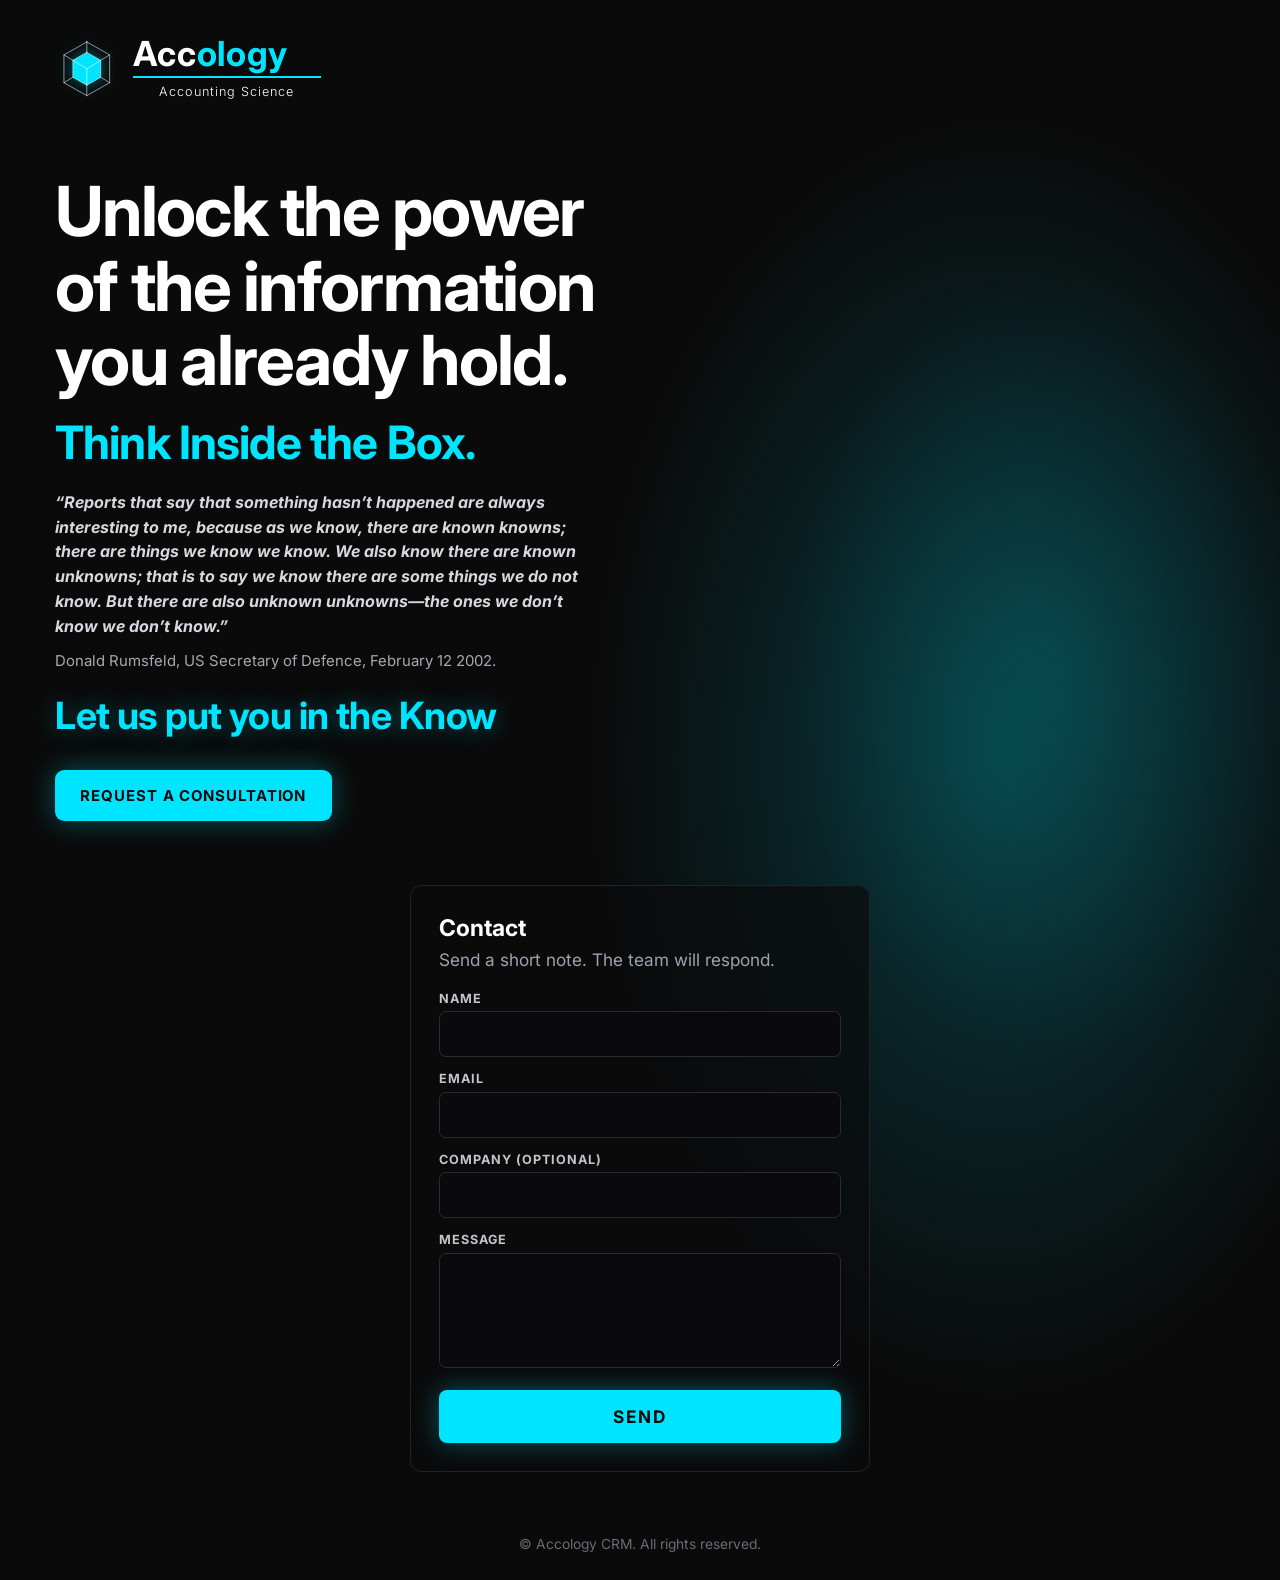
==== index.html @ 59e933c7 "Initial public static site for accology.co (GitHub Pages)" ====
<!DOCTYPE html>
<html lang="en-GB">
<head>
  <meta charset="utf-8">
  <meta name="viewport" content="width=device-width, initial-scale=1, viewport-fit=cover">
  <meta name="theme-color" content="#0A0A0A">
  <meta name="description" content="Accology CRM · Accounting Science. Unlock the power of the information you already hold.">
  <link rel="icon" type="image/png" sizes="32x32" href="/static/icons/favicon-32.png">
  <title>Accology · Accounting Science</title>
  <link rel="stylesheet" href="/static/accology_public.css">
</head>
<body class="ac-landing">
  <a class="ac-skip" href="#main">Skip to content</a>

  <header class="ac-nav">
    <a class="ac-brand" href="/" aria-label="Accology home">
      
      <svg class="ac-cube" viewBox="0 0 64 64" fill="none" xmlns="http://www.w3.org/2000/svg" aria-hidden="true">
        <g stroke="#FFFFFF" stroke-width="0.55" stroke-linejoin="miter" stroke-linecap="square">
          <path d="M32 5L55 18V46L32 59L9 46V18L32 5Z"/>
          <path d="M32 5V32"/>
          <path d="M32 32L9 18"/>
          <path d="M32 32L55 18"/>
          <path d="M32 32V59"/>
          <path d="M9 46L32 32L55 46"/>
        </g>
        
        <path d="M32 15.5L46 23.5V40.5L32 48.5L18 40.5V23.5L32 15.5Z" fill="#00E5FF"/>
        <g stroke="#FFFFFF" stroke-width="0.55" stroke-linejoin="miter" stroke-linecap="square">
          <path d="M32 15.5L46 23.5V40.5L32 48.5L18 40.5V23.5L32 15.5Z"/>
          <path d="M18 23.5L32 32"/>
          <path d="M46 23.5L32 32"/>
          <path d="M32 32V48.5"/>
        </g>
      </svg>
      <span class="ac-brand-text">
        <span class="ac-brand-word"><span class="ac-acc">Acc</span><span class="ac-ology">ology</span></span>
        <hr class="ac-brand-rule" aria-hidden="true">
        <span class="ac-brand-tag">Accounting Science</span>
      </span>
    </a>
  </header>

  <main id="main" class="ac-shell" style="grid-template-columns:1fr">
    <section class="ac-hero-col" aria-labelledby="hero-title">
      <h1 id="hero-title" class="ac-hero-title">
        Unlock the power<br>
        of the information<br>
        you already hold.
      </h1>
      <p class="ac-hero-tagline">Think Inside the Box.</p>
      <blockquote class="ac-quote">
        “Reports that say that something hasn’t happened are always interesting to me, because as we know, there are known knowns; there are things we know we know. We also know there are known unknowns; that is to say we know there are some things we do not know. But there are also unknown unknowns—the ones we don’t know we don’t know.”
      </blockquote>
      <cite class="ac-quote-cite">Donald Rumsfeld, US Secretary of Defence, February 12 2002.</cite>
      <p class="ac-know-line">Let us put you in the Know</p>
      <a class="ac-cta" href="#contact">Request a consultation</a>
    </section>
  </main>

  <section class="ac-contact-band" id="contact" aria-labelledby="contact-heading">
    <div class="ac-contact-panel">
      <h2 id="contact-heading">Contact</h2>
      
      <p class="ac-muted">Send a short note. The team will respond.</p>
      
      <form id="ac-enquiry-form" method="post" action="https://accology-enquiry.accology.workers.dev/enquiry" novalidate>
        <div class="ac-hp" aria-hidden="true">
          <label for="company_url">Company website</label>
          <input id="company_url" type="text" name="company_url" tabindex="-1" autocomplete="off">
        </div>
        <label for="name">Name</label>
        <input id="name" name="name" type="text" required maxlength="200" value="" autocomplete="name">
        <label for="email">Email</label>
        <input id="email" name="email" type="email" required maxlength="200" value="" autocomplete="email">
        <label for="company">Company (optional)</label>
        <input id="company" name="company" type="text" maxlength="200" value="" autocomplete="organization">
        <label for="message">Message</label>
        <textarea id="message" name="message" rows="4" required maxlength="4000"></textarea>
        <button class="ac-login-btn" type="submit" style="margin-top:1.15rem">Send</button>
      </form>
      
    </div>
  </section>

  <footer class="ac-landing-footer">
    © Accology CRM. All rights reserved.
  </footer>

<script>
(function () {
  try {
    if (/(?:^|[?&])sent=(?:1|true|yes)\b/.test(location.search || '')) {
      var panel = document.querySelector('.ac-contact-panel');
      if (panel) {
        panel.innerHTML = '<h2 id="contact-heading">Contact</h2>' +
          '<p class="ac-success" role="status">Message received. A response will follow shortly.</p>';
      }
    }
  } catch (e) {}
})();
</script>

<script>
(function () {
  var form = document.getElementById('ac-enquiry-form');
  if (!form) return;
  var panel = form.closest('.ac-contact-panel') || form.parentElement;
  form.addEventListener('submit', function (ev) {
    ev.preventDefault();
    var hp = form.querySelector('[name="company_url"]');
    if (hp && String(hp.value || '').trim()) {
      showThanks();
      return;
    }
    var fd = new FormData(form);
    var body = {
      name: String(fd.get('name') || '').trim(),
      email: String(fd.get('email') || '').trim(),
      company: String(fd.get('company') || '').trim(),
      message: String(fd.get('message') || '').trim(),
      company_url: String(fd.get('company_url') || '').trim()
    };
    var btn = form.querySelector('button[type="submit"]');
    if (btn) { btn.disabled = true; btn.textContent = 'Sending…'; }
    fetch(form.action, {
      method: 'POST',
      headers: { 'Accept': 'application/json', 'Content-Type': 'application/json' },
      body: JSON.stringify(body)
    }).then(function (r) {
      if (!r.ok) throw new Error('send failed');
      showThanks();
    }).catch(function () {
      if (btn) { btn.disabled = false; btn.textContent = 'Send'; }
      var alert = panel.querySelector('.ac-login-alert');
      if (!alert) {
        alert = document.createElement('div');
        alert.className = 'ac-login-alert';
        alert.setAttribute('role', 'alert');
        form.parentNode.insertBefore(alert, form);
      }
      alert.textContent = 'The message could not be sent. Email contact@accology.co.';
    });
  });
  function showThanks() {
    if (!panel) return;
    panel.innerHTML = '<h2 id="contact-heading">Contact</h2>' +
      '<p class="ac-success" role="status">Message received. A response will follow shortly.</p>';
  }
})();
</script>

  <!-- Cloudflare Web Analytics: leave commented until CF_TOKEN created in dashboard
  <script defer src='https://static.cloudflareinsights.com/beacon.min.js' data-cf-beacon='{"token": "CF_TOKEN"}'></script>
  -->
  <script>
  (function () {
    try {
      var payload = JSON.stringify({
        path: location.pathname || '/',
        referrer: document.referrer || '',
        host: location.host || ''
      });
      var url = 'https://accology-enquiry.accology.workers.dev/visit';
      if (navigator.sendBeacon) {
        navigator.sendBeacon(url, new Blob([payload], { type: 'application/json' }));
      } else {
        fetch(url, { method: 'POST', headers: { 'Content-Type': 'application/json' }, body: payload, keepalive: true });
      }
    } catch (e) {}
  })();
  </script>
</body>
</html>
---- static/accology_public.css ----
/* Accology landing — Imagine mockup (1280×720) at 160% zoom
   All sizes derived from mock base × --ac-s so ratios stay locked. */
@import url("https://fonts.googleapis.com/css2?family=Inter:wght@300;400;500;600;700;800&display=swap");

:root {
  --ac-black: #0A0A0A;
  --ac-white: #FFFFFF;
  --ac-muted: #9ca3af;
  --ac-cyan: #00E5FF;
  --ac-font: "Inter", "Segoe UI", "Helvetica Neue", system-ui, -apple-system, sans-serif;

  /* User-validated: mock at 100% × 1.6 */
  --ac-s: 1.6;

  /* Imagine base sizes (px at 1280 mock) → scaled */
  --ac-pad-x: calc(48px * var(--ac-s));
  --ac-pad-y: calc(32px * var(--ac-s));
  --ac-max: calc(1180px * var(--ac-s)); /* content width inside mock margins */

  --ac-word: calc(30px * var(--ac-s));
  --ac-tag: calc(11px * var(--ac-s));
  --ac-rule: calc(2px * var(--ac-s));
  --ac-brand-gap: calc(12px * var(--ac-s));

  --ac-h1: calc(60px * var(--ac-s));
  --ac-sub: calc(40px * var(--ac-s));
  --ac-quote: calc(14px * var(--ac-s));
  --ac-cite: calc(13px * var(--ac-s));
  --ac-cta-fs: calc(13px * var(--ac-s));
  --ac-cta-pad-y: calc(12px * var(--ac-s));
  --ac-cta-pad-x: calc(22px * var(--ac-s));

  --ac-login-h: calc(28px * var(--ac-s));
  --ac-login-sub: calc(15px * var(--ac-s));
  --ac-login-label: calc(11px * var(--ac-s));
  --ac-login-input: calc(15px * var(--ac-s));
  --ac-login-btn: calc(15px * var(--ac-s));
  --ac-login-w: calc(340px * var(--ac-s));
  --ac-login-pad: calc(28px * var(--ac-s));
  --ac-input-h: calc(42px * var(--ac-s));
  --ac-btn-h: calc(46px * var(--ac-s));

  --ac-gap-logo-hero: calc(52px * var(--ac-s));
  --ac-gap-cols: calc(56px * var(--ac-s));
  --ac-gap-h1-sub: calc(16px * var(--ac-s));
  --ac-gap-sub-quote: calc(18px * var(--ac-s));
  --ac-gap-quote-cite: calc(10px * var(--ac-s));
  --ac-gap-cite-cta: calc(28px * var(--ac-s));
  --ac-radius: calc(10px * var(--ac-s));
  --ac-footer: calc(12px * var(--ac-s));
}

/* Fit smaller viewports without breaking ratios */
@media (max-width: 1600px) {
  :root { --ac-s: 1.35; }
}
@media (max-width: 1280px) {
  :root { --ac-s: 1.15; }
}
@media (max-width: 960px) {
  :root { --ac-s: 1; }
}
@media (max-width: 640px) {
  :root { --ac-s: 0.85; }
}

*,
*::before,
*::after { box-sizing: border-box; }

html, body { margin: 0; min-height: 100%; }

body.ac-landing {
  min-height: 100vh;
  min-height: 100dvh;
  font-family: var(--ac-font);
  color: var(--ac-white);
  background:
    radial-gradient(ellipse 55% 70% at 78% 48%, rgba(0, 229, 255, 0.22), transparent 58%),
    radial-gradient(ellipse 40% 50% at 82% 42%, rgba(0, 229, 255, 0.12), transparent 50%),
    #0a0a0a;
  -webkit-font-smoothing: antialiased;
  -moz-osx-font-smoothing: grayscale;
}

a { color: var(--ac-cyan); text-decoration: none; }
a:hover { color: #7ff3ff; }

.ac-skip {
  position: absolute;
  left: -9999px;
  top: 0;
  z-index: 100;
  background: var(--ac-cyan);
  color: var(--ac-black);
  padding: 0.5rem 1rem;
  font-weight: 700;
}
.ac-skip:focus { left: 0.5rem; top: 0.5rem; }

/* —— Top bar —— */
.ac-nav {
  max-width: var(--ac-max);
  margin: 0 auto;
  padding: var(--ac-pad-y) var(--ac-pad-x) 0;
  display: flex;
  align-items: center;
  justify-content: flex-start;
}
.ac-brand {
  --ac-lockup-h: calc(
    var(--ac-word) + calc(4px * var(--ac-s)) + var(--ac-rule) + calc(5px * var(--ac-s)) + (var(--ac-tag) * 1.3)
  );
  /* Accology stretch — slightly shorter than end of “Unlock the” */
  --ac-unlock-w: calc(var(--ac-h1) * 3.85);
  /* Accology starts after cube + gap; stretch so its end matches end of “Unlock the” */
  --ac-accology-w: calc(var(--ac-unlock-w) - var(--ac-lockup-h) - var(--ac-brand-gap));
  display: inline-flex;
  align-items: flex-start;
  column-gap: var(--ac-brand-gap);
  text-decoration: none;
  color: inherit;
  min-width: 0;
}
.ac-cube {
  display: block;
  flex: 0 0 auto;
  height: var(--ac-lockup-h);
  width: var(--ac-lockup-h);
  overflow: visible;
  filter: drop-shadow(0 0 calc(5px * var(--ac-s)) rgba(0, 229, 255, 0.4));
}
.ac-brand-text {
  display: flex;
  flex-direction: column;
  align-items: stretch;
  line-height: 1;
  min-width: 0;
  min-height: var(--ac-lockup-h);
  width: var(--ac-accology-w);
}
.ac-brand-word {
  font-family: var(--ac-font);
  font-weight: 700;
  font-size: var(--ac-word);
  letter-spacing: 0.02em;
  line-height: 1;
  margin: 0;
  padding: 0;
  white-space: nowrap;
  display: block;
  width: max-content;
  /* Natural Accology width ≈ 4.35em of word size; scale to fill --ac-accology-w */
  transform: scaleX(calc(var(--ac-accology-w) / (var(--ac-word) * 4.35)));
  transform-origin: left center;
}
.ac-brand-word .ac-acc {
  color: var(--ac-white);
  font-weight: 700;
}
.ac-brand-word .ac-ology {
  color: var(--ac-cyan);
  font-weight: 700;
}
.ac-brand-rule {
  display: block;
  width: 100%;
  height: var(--ac-rule);
  background: var(--ac-cyan);
  margin: calc(4px * var(--ac-s)) 0 calc(5px * var(--ac-s));
  border: 0;
  padding: 0;
  flex-shrink: 0;
}
.ac-brand-tag {
  font-family: var(--ac-font);
  font-size: var(--ac-tag);
  font-weight: 300;
  letter-spacing: 0.08em;
  line-height: 1.25;
  color: var(--ac-white);
  margin: 0;
  padding: 0;
  white-space: nowrap;
  width: 100%;
  text-align: center;
}

/* —— Main split —— */
.ac-shell {
  max-width: var(--ac-max);
  margin: 0 auto;
  padding: var(--ac-gap-logo-hero) var(--ac-pad-x) calc(24px * var(--ac-s));
  display: grid;
  grid-template-columns: 1fr;
  gap: var(--ac-gap-cols);
  align-items: center;
  min-height: calc(100vh - calc(120px * var(--ac-s)));
  min-height: calc(100dvh - calc(120px * var(--ac-s)));
}
@media (min-width: 900px) {
  .ac-shell {
    grid-template-columns: 1.08fr 0.92fr;
    gap: var(--ac-gap-cols);
    align-items: center;
  }
}

.ac-hero-col {
  max-width: calc(520px * var(--ac-s));
}
.ac-hero-title {
  margin: 0 0 var(--ac-gap-h1-sub);
  font-family: var(--ac-font);
  font-size: var(--ac-h1);
  font-weight: 700;
  line-height: 1.08;
  letter-spacing: -0.025em;
  color: var(--ac-white);
}
.ac-hero-tagline {
  margin: 0 0 var(--ac-gap-sub-quote);
  font-family: var(--ac-font);
  font-size: var(--ac-sub);
  font-weight: 700;
  line-height: 1.15;
  letter-spacing: -0.02em;
  color: var(--ac-cyan);
}
.ac-quote {
  margin: 0 0 var(--ac-gap-quote-cite);
  max-width: calc(460px * var(--ac-s));
  font-size: var(--ac-quote);
  font-weight: 700;
  font-style: italic;
  line-height: 1.55;
  color: #d8d8e0;
}
.ac-quote-cite {
  display: block;
  margin: 0 0 var(--ac-gap-sub-quote);
  font-size: var(--ac-cite);
  font-style: normal;
  font-weight: 400;
  color: #a8a8b2;
  line-height: 1.45;
  white-space: nowrap;
}
.ac-know-line {
  margin: 0 0 var(--ac-gap-cite-cta);
  font-family: var(--ac-font);
  font-size: clamp(1.55rem, 3.2vw, 2.35rem);
  font-weight: 700;
  line-height: 1.2;
  letter-spacing: -0.015em;
  color: var(--ac-cyan);
  text-shadow: 0 0 24px rgba(0, 229, 255, 0.35);
}
.ac-cta {
  display: inline-flex;
  align-items: center;
  justify-content: center;
  min-height: calc(44px * var(--ac-s));
  padding: var(--ac-cta-pad-y) var(--ac-cta-pad-x);
  background: var(--ac-cyan);
  color: var(--ac-black) !important;
  font-family: var(--ac-font);
  font-weight: 700;
  font-size: var(--ac-cta-fs);
  letter-spacing: 0.06em;
  text-transform: uppercase;
  border: none;
  border-radius: calc(8px * var(--ac-s));
  cursor: pointer;
  text-decoration: none !important;
  box-shadow: 0 0 calc(24px * var(--ac-s)) rgba(0, 229, 255, 0.35);
}
.ac-cta:hover {
  background: #7ff3ff;
  color: var(--ac-black) !important;
}

/* Login */
.ac-login-col {
  position: relative;
  display: flex;
  justify-content: center;
  align-items: center;
  isolation: isolate;
}
.ac-login-col::before {
  content: "";
  position: absolute;
  z-index: 0;
  width: min(140%, calc(420px * var(--ac-s)));
  height: min(140%, calc(420px * var(--ac-s)));
  left: 50%;
  top: 50%;
  transform: translate(-50%, -50%);
  border-radius: 50%;
  background:
    radial-gradient(
      circle at 50% 45%,
      rgba(0, 229, 255, 0.38) 0%,
      rgba(0, 229, 255, 0.16) 34%,
      rgba(0, 229, 255, 0.05) 55%,
      transparent 72%
    );
  pointer-events: none;
  filter: blur(3px);
}
.ac-login-card {
  position: relative;
  z-index: 1;
  width: 100%;
  max-width: var(--ac-login-w);
  margin: 0 auto;
  background: rgba(10, 10, 14, 0.92);
  border: calc(1.5px * var(--ac-s)) solid rgba(0, 229, 255, 0.55);
  border-radius: var(--ac-radius);
  padding: var(--ac-login-pad);
  box-shadow:
    0 0 0 1px rgba(0, 229, 255, 0.12),
    0 0 calc(32px * var(--ac-s)) rgba(0, 229, 255, 0.32),
    0 0 calc(80px * var(--ac-s)) rgba(0, 229, 255, 0.18),
    0 calc(20px * var(--ac-s)) calc(40px * var(--ac-s)) rgba(0, 0, 0, 0.55);
}
.ac-login-card h1 {
  margin: 0 0 calc(6px * var(--ac-s));
  text-align: center;
  font-family: var(--ac-font);
  font-size: var(--ac-login-h);
  font-weight: 700;
  letter-spacing: -0.02em;
  color: var(--ac-white);
}
.ac-login-card .ac-login-sub {
  margin: 0 0 calc(22px * var(--ac-s));
  text-align: center;
  font-size: var(--ac-login-sub);
  font-weight: 400;
  color: var(--ac-muted);
}
.ac-login-card label {
  display: block;
  font-size: var(--ac-login-label);
  font-weight: 600;
  letter-spacing: 0.06em;
  text-transform: uppercase;
  color: #b8b8c0;
  margin: calc(14px * var(--ac-s)) 0 calc(6px * var(--ac-s));
}
.ac-login-card label:first-of-type { margin-top: 0; }
.ac-login-card input {
  width: 100%;
  min-height: var(--ac-input-h);
  border: 1px solid #2a2a32;
  border-radius: calc(7px * var(--ac-s));
  padding: calc(10px * var(--ac-s)) calc(12px * var(--ac-s));
  font: inherit;
  font-size: var(--ac-login-input);
  font-weight: 400;
  color: var(--ac-white);
  background: #0a0a0e;
}
.ac-login-card input::placeholder { color: #6b6b76; }
.ac-login-card input:focus {
  outline: none;
  border-color: var(--ac-cyan);
  box-shadow: 0 0 0 2px rgba(0, 229, 255, 0.22);
}
.ac-login-btn {
  display: flex;
  width: 100%;
  align-items: center;
  justify-content: center;
  min-height: var(--ac-btn-h);
  margin-top: calc(20px * var(--ac-s));
  border: none;
  border-radius: calc(7px * var(--ac-s));
  background: var(--ac-cyan);
  color: var(--ac-black);
  font: inherit;
  font-family: var(--ac-font);
  font-size: var(--ac-login-btn);
  font-weight: 700;
  letter-spacing: 0.12em;
  text-transform: uppercase;
  cursor: pointer;
  box-shadow: 0 0 calc(22px * var(--ac-s)) rgba(0, 229, 255, 0.35);
}
.ac-login-btn:hover { background: #7ff3ff; }
.ac-login-forgot {
  margin: calc(14px * var(--ac-s)) 0 0;
  text-align: center;
  font-size: var(--ac-login-sub);
}
.ac-login-forgot a {
  color: var(--ac-cyan);
  font-weight: 500;
}
.ac-login-alert {
  background: rgba(180, 30, 30, 0.2);
  border: 1px solid rgba(255, 100, 100, 0.4);
  color: #ffb4b4;
  border-radius: calc(6px * var(--ac-s));
  padding: calc(10px * var(--ac-s)) calc(12px * var(--ac-s));
  margin-bottom: calc(14px * var(--ac-s));
  font-size: var(--ac-quote);
}
.ac-login-meta {
  margin: calc(14px * var(--ac-s)) 0 0;
  text-align: center;
  font-size: var(--ac-cite);
}
.ac-login-meta a { color: var(--ac-cyan); font-weight: 600; }
.ac-login-demo {
  margin-top: calc(16px * var(--ac-s));
  padding-top: calc(14px * var(--ac-s));
  border-top: 1px solid #22222a;
  font-size: calc(12px * var(--ac-s));
  color: var(--ac-muted);
  text-align: center;
  line-height: 1.45;
}
.ac-login-demo a { font-weight: 600; }

/* Footer */
.ac-landing-footer {
  text-align: center;
  padding: calc(8px * var(--ac-s)) var(--ac-pad-x) calc(24px * var(--ac-s));
  font-size: var(--ac-footer);
  color: #6b6b76;
}
.ac-landing-footer a {
  color: #8a8a94;
  margin-left: calc(12px * var(--ac-s));
}
.ac-landing-footer a:hover { color: var(--ac-cyan); }

/* Contact (below fold) */
.ac-contact-band {
  max-width: var(--ac-max);
  margin: 0 auto;
  padding: calc(20px * var(--ac-s)) var(--ac-pad-x) calc(48px * var(--ac-s));
}
.ac-contact-panel {
  max-width: calc(400px * var(--ac-s));
  margin: 0 auto;
  border: 1px solid #22222a;
  border-radius: var(--ac-radius);
  padding: calc(24px * var(--ac-s));
  background: rgba(10, 10, 12, 0.7);
}
.ac-contact-panel h2 {
  margin: 0 0 calc(6px * var(--ac-s));
  font-size: calc(20px * var(--ac-s));
  font-weight: 700;
}
.ac-contact-panel .ac-muted {
  margin: 0 0 calc(18px * var(--ac-s));
  color: var(--ac-muted);
  font-size: var(--ac-login-sub);
}
.ac-contact-panel label {
  display: block;
  font-size: var(--ac-login-label);
  font-weight: 700;
  letter-spacing: 0.08em;
  text-transform: uppercase;
  color: #c4c4cc;
  margin: calc(12px * var(--ac-s)) 0 calc(5px * var(--ac-s));
}
.ac-contact-panel input,
.ac-contact-panel textarea {
  width: 100%;
  min-height: calc(40px * var(--ac-s));
  border: 1px solid #2a2a32;
  border-radius: calc(6px * var(--ac-s));
  padding: calc(8px * var(--ac-s)) calc(12px * var(--ac-s));
  font: inherit;
  font-size: var(--ac-login-input);
  color: var(--ac-white);
  background: #0a0a0e;
}
.ac-contact-panel textarea { min-height: calc(100px * var(--ac-s)); resize: vertical; }
.ac-contact-panel input:focus,
.ac-contact-panel textarea:focus {
  outline: none;
  border-color: var(--ac-cyan);
}
.ac-success {
  color: var(--ac-cyan);
  font-weight: 600;
  margin: 0;
}
.ac-hp {
  position: absolute;
  left: -10000px;
  width: 1px;
  height: 1px;
  overflow: hidden;
}

@media (max-width: 640px) {
  .ac-shell {
    min-height: auto;
    padding-top: calc(32px * var(--ac-s));
  }
  .ac-login-card { max-width: none; }
  .ac-hero-col { max-width: none; }
  .ac-quote-cite { white-space: normal; }
  .ac-know-line { font-size: clamp(1.25rem, 5.5vw, 1.65rem); }
}
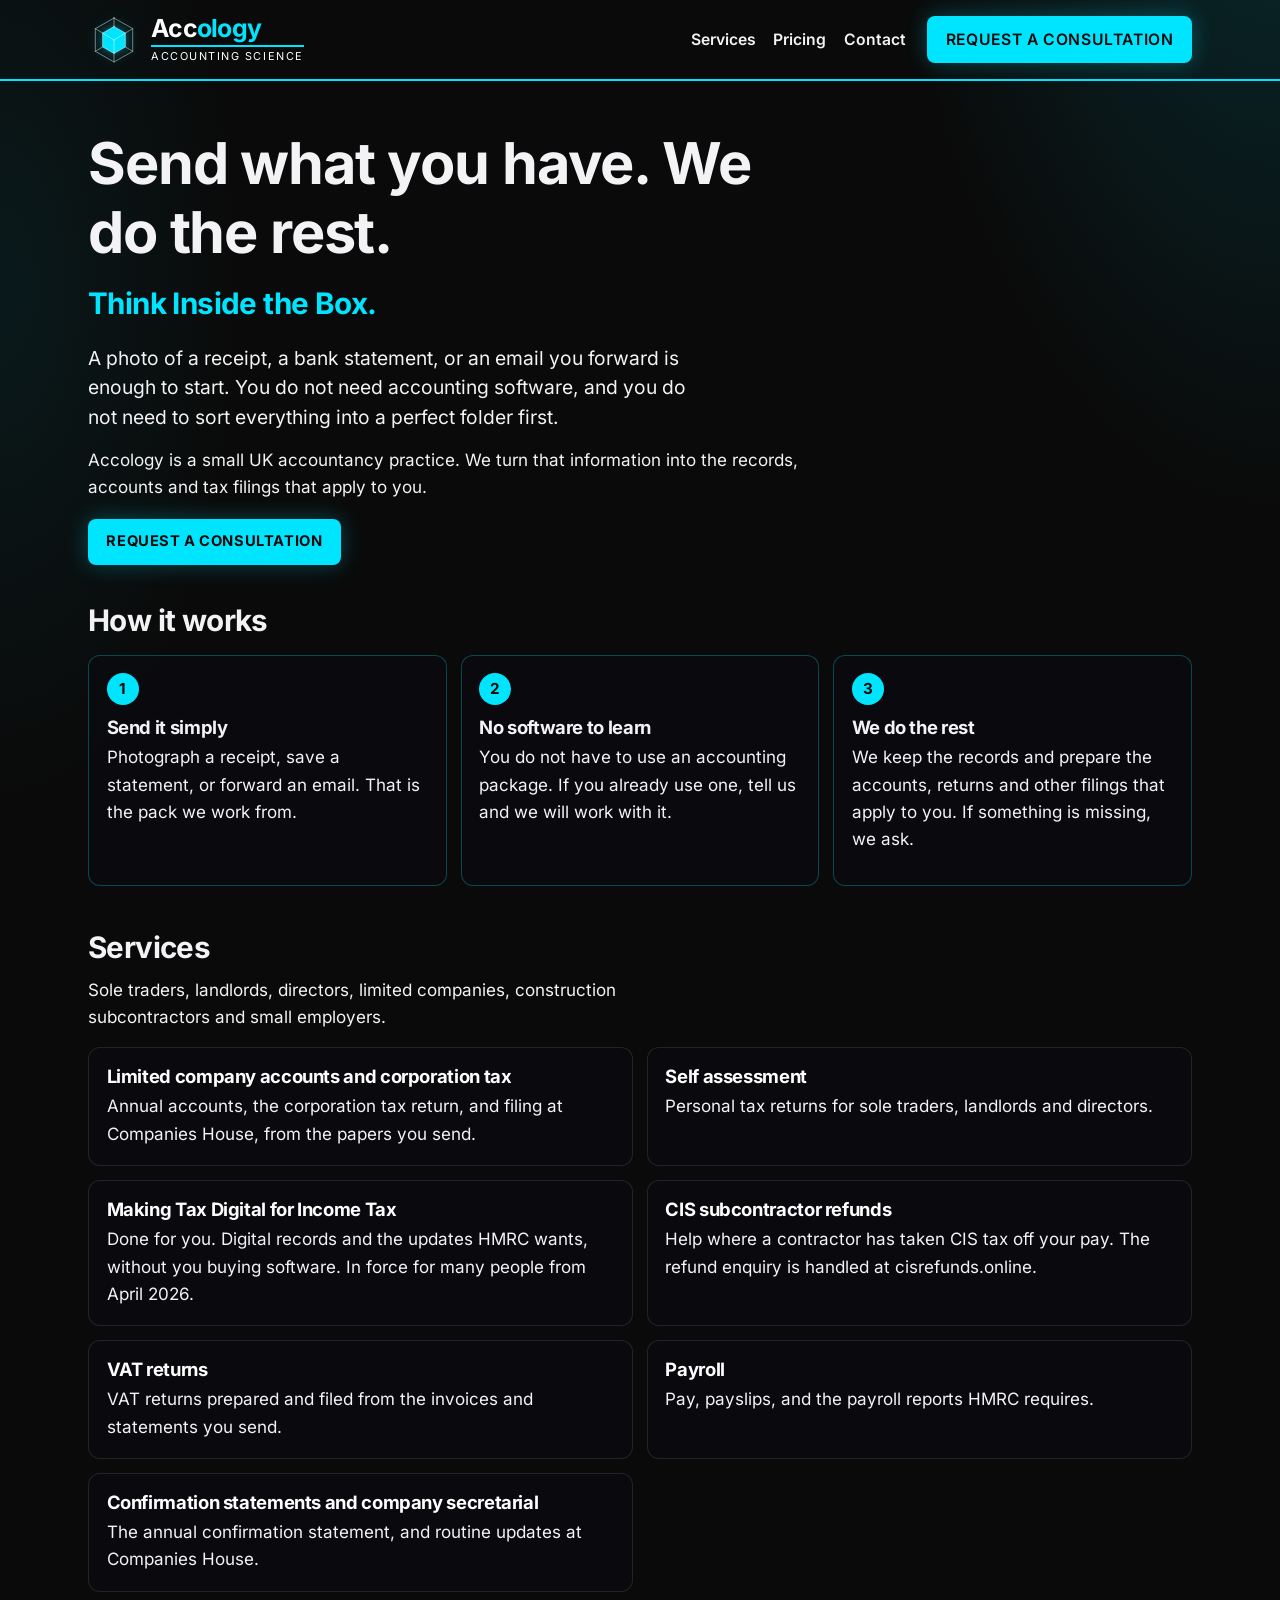
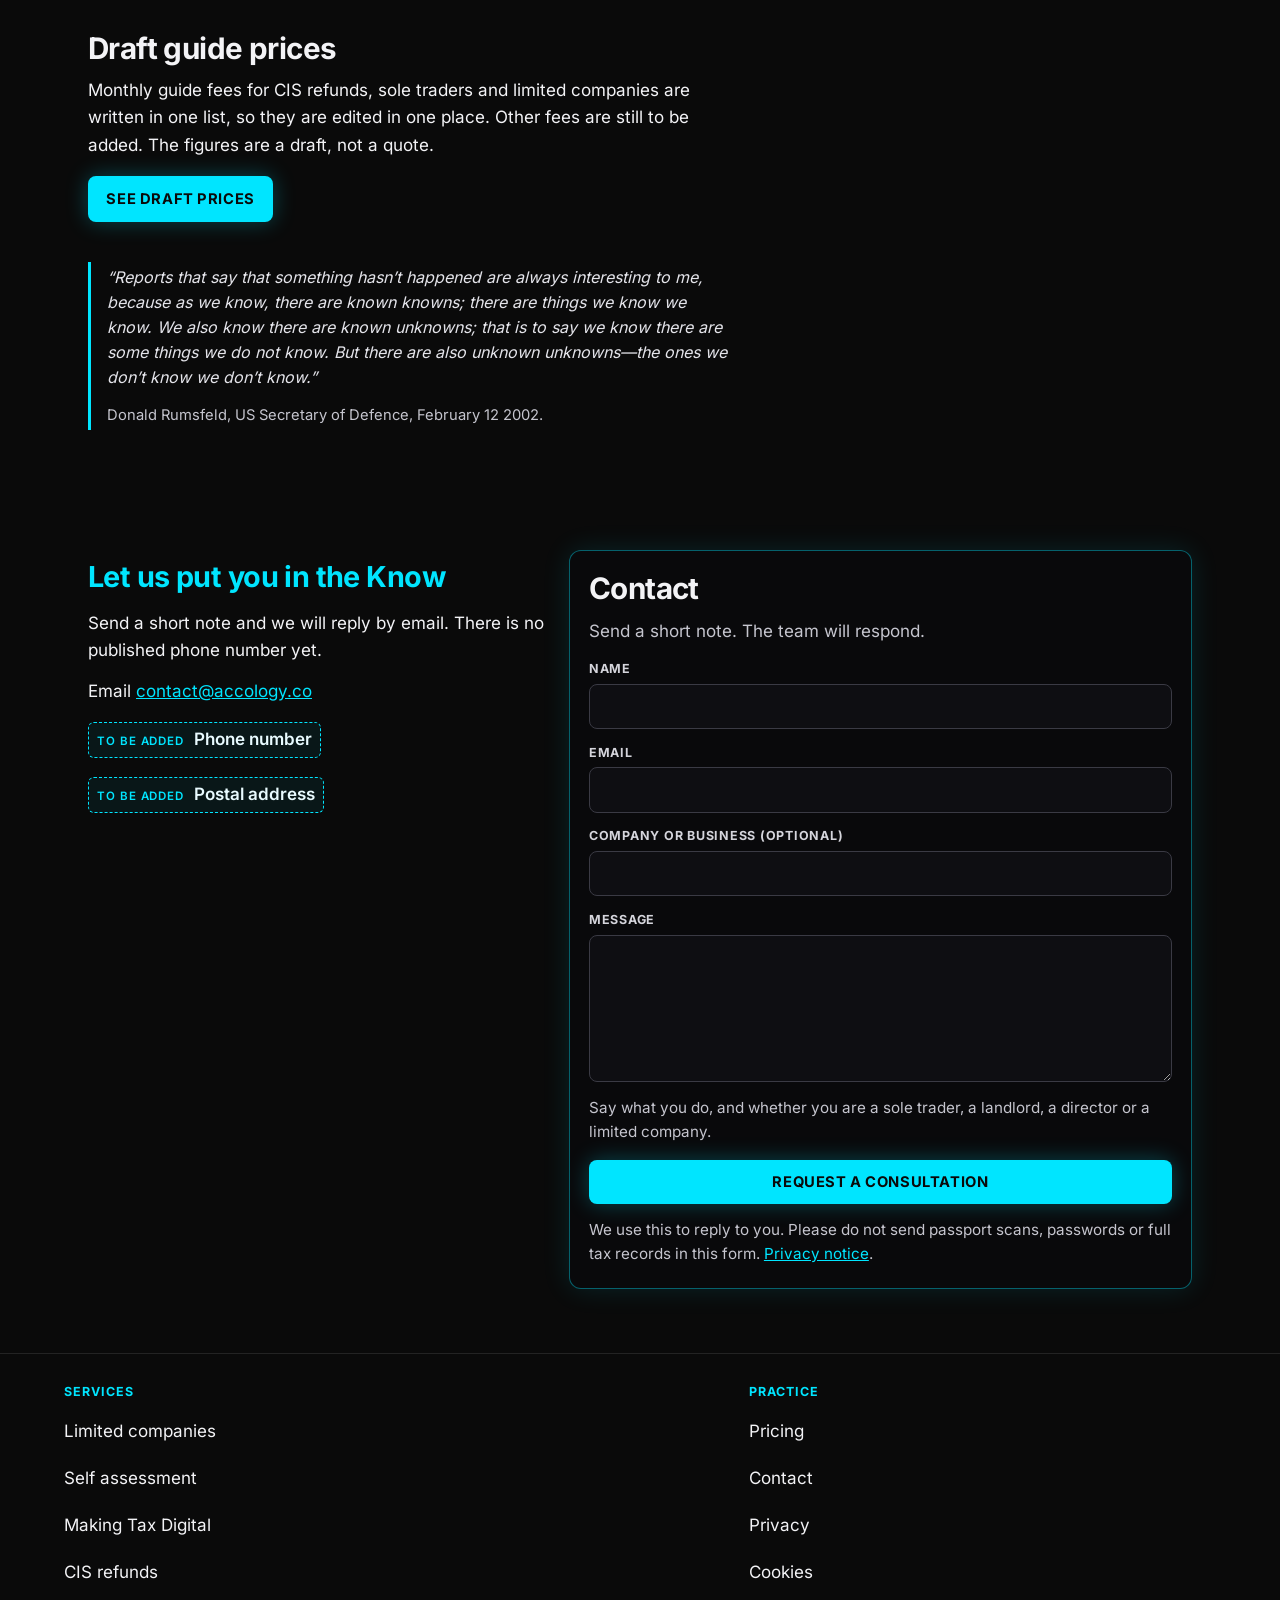
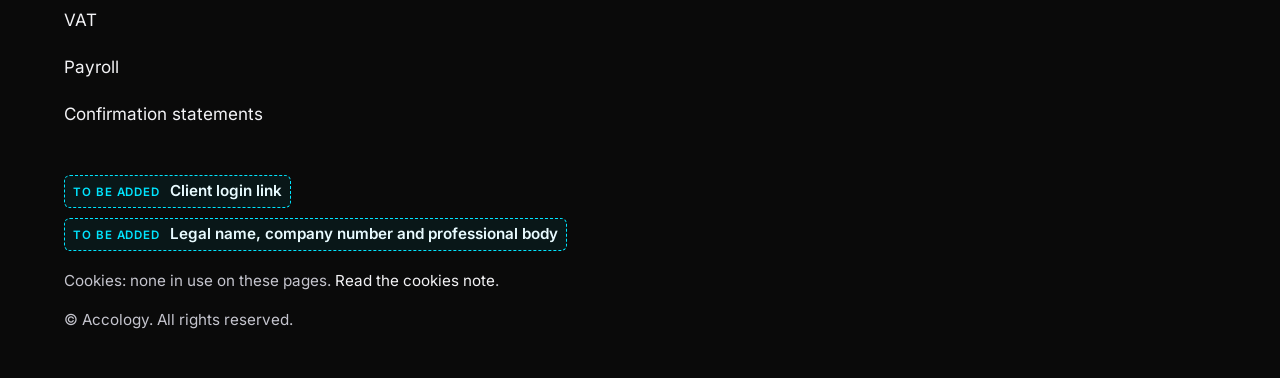
==== commit 4b37ed49: "Add the public site for Simon to review before it goes live. Service pages, a single draft price lis" ====
--- a/index.html
+++ b/index.html
@@ -2,19 +2,28 @@
 <html lang="en-GB">
 <head>
   <meta charset="utf-8">
-  <meta name="viewport" content="width=device-width, initial-scale=1, viewport-fit=cover">
+  <meta name="viewport" content="width=device-width, initial-scale=1">
   <meta name="theme-color" content="#0A0A0A">
-  <meta name="description" content="Accology CRM · Accounting Science. Unlock the power of the information you already hold.">
+  <meta name="description" content="Send photos, bank statements or a forwarded email. Accology is a UK accountancy practice. You do not need accounting software.">
+  <title>Accology · Send what you have. We do the rest.</title>
+  <link rel="canonical" href="https://accology.co/">
+  <link rel="icon" href="/favicon.ico" sizes="any">
   <link rel="icon" type="image/png" sizes="32x32" href="/static/icons/favicon-32.png">
-  <title>Accology · Accounting Science</title>
+  <link rel="apple-touch-icon" href="/static/icons/apple-touch-icon.png">
+  <meta property="og:title" content="Accology · Send what you have. We do the rest.">
+  <meta property="og:description" content="Send photos, bank statements or a forwarded email. Accology is a UK accountancy practice. You do not need accounting software.">
+  <meta property="og:type" content="website">
+  <meta property="og:url" content="https://accology.co/">
+  <meta property="og:locale" content="en_GB">
+  <meta name="twitter:card" content="summary">
   <link rel="stylesheet" href="/static/accology_public.css">
+  <script type="application/ld+json">{"@context": "https://schema.org", "@type": "AccountingService", "name": "Accology", "alternateName": "Accounting Science", "url": "https://accology.co/", "email": "contact@accology.co", "areaServed": "GB", "slogan": "Think Inside the Box.", "description": "UK accountancy practice. Clients send photos, statements or forwarded emails. No accounting software needed."}</script>
 </head>
 <body class="ac-landing">
   <a class="ac-skip" href="#main">Skip to content</a>
-
-  <header class="ac-nav">
-    <a class="ac-brand" href="/" aria-label="Accology home">
-      
+  <header class="ac-header">
+  <div class="ac-header-inner">
+    <a class="ac-brand" href="/">
       <svg class="ac-cube" viewBox="0 0 64 64" fill="none" xmlns="http://www.w3.org/2000/svg" aria-hidden="true">
         <g stroke="#FFFFFF" stroke-width="0.55" stroke-linejoin="miter" stroke-linecap="square">
           <path d="M32 5L55 18V46L32 59L9 46V18L32 5Z"/>
@@ -24,7 +33,6 @@
           <path d="M32 32V59"/>
           <path d="M9 46L32 32L55 46"/>
         </g>
-        
         <path d="M32 15.5L46 23.5V40.5L32 48.5L18 40.5V23.5L32 15.5Z" fill="#00E5FF"/>
         <g stroke="#FFFFFF" stroke-width="0.55" stroke-linejoin="miter" stroke-linecap="square">
           <path d="M32 15.5L46 23.5V40.5L32 48.5L18 40.5V23.5L32 15.5Z"/>
@@ -39,136 +47,171 @@
         <span class="ac-brand-tag">Accounting Science</span>
       </span>
     </a>
-  </header>
-
-  <main id="main" class="ac-shell" style="grid-template-columns:1fr">
-    <section class="ac-hero-col" aria-labelledby="hero-title">
-      <h1 id="hero-title" class="ac-hero-title">
-        Unlock the power<br>
-        of the information<br>
-        you already hold.
-      </h1>
-      <p class="ac-hero-tagline">Think Inside the Box.</p>
-      <blockquote class="ac-quote">
-        “Reports that say that something hasn’t happened are always interesting to me, because as we know, there are known knowns; there are things we know we know. We also know there are known unknowns; that is to say we know there are some things we do not know. But there are also unknown unknowns—the ones we don’t know we don’t know.”
-      </blockquote>
-      <cite class="ac-quote-cite">Donald Rumsfeld, US Secretary of Defence, February 12 2002.</cite>
+    <button class="ac-nav-toggle" type="button" aria-expanded="false" aria-controls="site-nav">
+      <span class="ac-nav-toggle-bars" aria-hidden="true"></span>
+      <span class="ac-nav-toggle-label">Menu</span>
+    </button>
+    <nav class="ac-site-nav" id="site-nav" aria-label="Main">
+      <ul>
+        <li><a href="/services/">Services</a></li>
+        <li><a href="/pricing/">Pricing</a></li>
+        <li><a href="/contact/">Contact</a></li>
+      </ul>
+      <a class="ac-cta ac-nav-cta" href="/contact/">Request a consultation</a>
+    </nav>
+  </div>
+</header>
+  <main id="main" tabindex="-1">
+    <div class="ac-wrap">
+  <div class="ac-hero">
+    <h1>Send what you have. We do the rest.</h1>
+    <p class="ac-hero-tagline">Think Inside the Box.</p>
+    <p class="ac-lead">A photo of a receipt, a bank statement, or an email you forward is enough to start. You do not need accounting software, and you do not need to sort everything into a perfect folder first.</p>
+    <p>Accology is a small UK accountancy practice. We turn that information into the records, accounts and tax filings that apply to you.</p>
+    <p class="ac-inline-cta"><a class="ac-cta" href="#contact">Request a consultation</a></p>
+  </div>
+
+  <h2>How it works</h2>
+  <ol class="ac-steps" role="list">
+    <li>
+      <span class="ac-step-no" aria-hidden="true">1</span>
+      <h3>Send it simply</h3>
+      <p>Photograph a receipt, save a statement, or forward an email. That is the pack we work from.</p>
+    </li>
+    <li>
+      <span class="ac-step-no" aria-hidden="true">2</span>
+      <h3>No software to learn</h3>
+      <p>You do not have to use an accounting package. If you already use one, tell us and we will work with it.</p>
+    </li>
+    <li>
+      <span class="ac-step-no" aria-hidden="true">3</span>
+      <h3>We do the rest</h3>
+      <p>We keep the records and prepare the accounts, returns and other filings that apply to you. If something is missing, we ask.</p>
+    </li>
+  </ol>
+
+  <h2 class="ac-section-intro">Services</h2>
+  <p class="ac-measure">Sole traders, landlords, directors, limited companies, construction subcontractors and small employers.</p>
+  <ul class="ac-cards" role="list">
+    <li class="ac-card">
+      <h3><a href="/services/limited-company/">Limited company accounts and corporation tax</a></h3>
+      <p>Annual accounts, the corporation tax return, and filing at Companies House, from the papers you send.</p>
+    </li>
+    <li class="ac-card">
+      <h3><a href="/services/self-assessment/">Self assessment</a></h3>
+      <p>Personal tax returns for sole traders, landlords and directors.</p>
+    </li>
+    <li class="ac-card">
+      <h3><a href="/services/making-tax-digital/">Making Tax Digital for Income Tax</a></h3>
+      <p>Done for you. Digital records and the updates HMRC wants, without you buying software. In force for many people from April 2026.</p>
+    </li>
+    <li class="ac-card">
+      <h3><a href="/services/cis-refunds/">CIS subcontractor refunds</a></h3>
+      <p>Help where a contractor has taken CIS tax off your pay. The refund enquiry is handled at cisrefunds.online.</p>
+    </li>
+    <li class="ac-card">
+      <h3><a href="/services/vat/">VAT returns</a></h3>
+      <p>VAT returns prepared and filed from the invoices and statements you send.</p>
+    </li>
+    <li class="ac-card">
+      <h3><a href="/services/payroll/">Payroll</a></h3>
+      <p>Pay, payslips, and the payroll reports HMRC requires.</p>
+    </li>
+    <li class="ac-card">
+      <h3><a href="/services/confirmation-statements/">Confirmation statements and company secretarial</a></h3>
+      <p>The annual confirmation statement, and routine updates at Companies House.</p>
+    </li>
+  </ul>
+
+  <h2>Draft guide prices</h2>
+  <p class="ac-measure">Monthly guide fees for CIS refunds, sole traders and limited companies are written in one list, so they are edited in one place. Other fees are still to be added. The figures are a draft, not a quote.</p>
+  <p class="ac-inline-cta"><a class="ac-cta" href="/pricing/">See draft prices</a></p>
+
+  <figure class="ac-quote-block">
+    <blockquote>
+      <p>“Reports that say that something hasn’t happened are always interesting to me, because as we know, there are known knowns; there are things we know we know. We also know there are known unknowns; that is to say we know there are some things we do not know. But there are also unknown unknowns—the ones we don’t know we don’t know.”</p>
+      <cite>Donald Rumsfeld, US Secretary of Defence, February 12 2002.</cite>
+    </blockquote>
+  </figure>
+</div>
+    <section class="ac-wrap" id="contact" aria-labelledby="contact-heading">
+  <div class="ac-contact-layout">
+    <div class="ac-contact-aside">
       <p class="ac-know-line">Let us put you in the Know</p>
-      <a class="ac-cta" href="#contact">Request a consultation</a>
-    </section>
-  </main>
-
-  <section class="ac-contact-band" id="contact" aria-labelledby="contact-heading">
+      <p>Send a short note and we will reply by email. There is no published phone number yet.</p>
+      
+      <p>Email <a href="mailto:contact@accology.co">contact@accology.co</a></p>
+      <!-- TODO(owner): Phone number. Do not publish one until it is confirmed. -->
+      <p><span class="ac-todo"><span class="ac-todo-label">To be added</span> Phone number</span></p>
+      <!-- TODO(owner): Postal address. Do not publish one until it is confirmed. -->
+      <p><span class="ac-todo"><span class="ac-todo-label">To be added</span> Postal address</span></p>
+
+    </div>
     <div class="ac-contact-panel">
       <h2 id="contact-heading">Contact</h2>
-      
       <p class="ac-muted">Send a short note. The team will respond.</p>
       
-      <form id="ac-enquiry-form" method="post" action="https://accology-enquiry.accology.workers.dev/enquiry" novalidate>
+      <form id="ac-enquiry-form" method="post" action="https://accology-enquiry.accology.workers.dev/enquiry">
         <div class="ac-hp" aria-hidden="true">
           <label for="company_url">Company website</label>
           <input id="company_url" type="text" name="company_url" tabindex="-1" autocomplete="off">
         </div>
         <label for="name">Name</label>
-        <input id="name" name="name" type="text" required maxlength="200" value="" autocomplete="name">
+        <input id="name" name="name" type="text" required maxlength="200" autocomplete="name">
         <label for="email">Email</label>
-        <input id="email" name="email" type="email" required maxlength="200" value="" autocomplete="email">
-        <label for="company">Company (optional)</label>
-        <input id="company" name="company" type="text" maxlength="200" value="" autocomplete="organization">
+        <input id="email" name="email" type="email" required maxlength="200" autocomplete="email" inputmode="email">
+        <label for="company">Company or business (optional)</label>
+        <input id="company" name="company" type="text" maxlength="200" autocomplete="organization">
         <label for="message">Message</label>
-        <textarea id="message" name="message" rows="4" required maxlength="4000"></textarea>
-        <button class="ac-login-btn" type="submit" style="margin-top:1.15rem">Send</button>
+        <textarea id="message" name="message" rows="5" required maxlength="4000" aria-describedby="message-hint"></textarea>
+        <p class="ac-hint" id="message-hint">Say what you do, and whether you are a sole trader, a landlord, a director or a limited company.</p>
+        <button class="ac-cta" type="submit">Request a consultation</button>
+        <p class="ac-form-note">We use this to reply to you. Please do not send passport scans, passwords or full tax records in this form. <a href="/privacy/">Privacy notice</a>.</p>
       </form>
-      
-    </div>
-  </section>
-
+      <noscript>
+        <p>This form needs JavaScript. Email <a href="mailto:contact@accology.co">contact@accology.co</a> instead.</p>
+      </noscript>
+
+    </div>
+  </div>
+</section>
+  </main>
   <footer class="ac-landing-footer">
-    © Accology CRM. All rights reserved.
-  </footer>
-
-<script>
-(function () {
-  try {
-    if (/(?:^|[?&])sent=(?:1|true|yes)\b/.test(location.search || '')) {
-      var panel = document.querySelector('.ac-contact-panel');
-      if (panel) {
-        panel.innerHTML = '<h2 id="contact-heading">Contact</h2>' +
-          '<p class="ac-success" role="status">Message received. A response will follow shortly.</p>';
-      }
-    }
-  } catch (e) {}
-})();
-</script>
-
-<script>
-(function () {
-  var form = document.getElementById('ac-enquiry-form');
-  if (!form) return;
-  var panel = form.closest('.ac-contact-panel') || form.parentElement;
-  form.addEventListener('submit', function (ev) {
-    ev.preventDefault();
-    var hp = form.querySelector('[name="company_url"]');
-    if (hp && String(hp.value || '').trim()) {
-      showThanks();
-      return;
-    }
-    var fd = new FormData(form);
-    var body = {
-      name: String(fd.get('name') || '').trim(),
-      email: String(fd.get('email') || '').trim(),
-      company: String(fd.get('company') || '').trim(),
-      message: String(fd.get('message') || '').trim(),
-      company_url: String(fd.get('company_url') || '').trim()
-    };
-    var btn = form.querySelector('button[type="submit"]');
-    if (btn) { btn.disabled = true; btn.textContent = 'Sending…'; }
-    fetch(form.action, {
-      method: 'POST',
-      headers: { 'Accept': 'application/json', 'Content-Type': 'application/json' },
-      body: JSON.stringify(body)
-    }).then(function (r) {
-      if (!r.ok) throw new Error('send failed');
-      showThanks();
-    }).catch(function () {
-      if (btn) { btn.disabled = false; btn.textContent = 'Send'; }
-      var alert = panel.querySelector('.ac-login-alert');
-      if (!alert) {
-        alert = document.createElement('div');
-        alert.className = 'ac-login-alert';
-        alert.setAttribute('role', 'alert');
-        form.parentNode.insertBefore(alert, form);
-      }
-      alert.textContent = 'The message could not be sent. Email contact@accology.co.';
-    });
-  });
-  function showThanks() {
-    if (!panel) return;
-    panel.innerHTML = '<h2 id="contact-heading">Contact</h2>' +
-      '<p class="ac-success" role="status">Message received. A response will follow shortly.</p>';
-  }
-})();
-</script>
-
-  <!-- Cloudflare Web Analytics: leave commented until CF_TOKEN created in dashboard
-  <script defer src='https://static.cloudflareinsights.com/beacon.min.js' data-cf-beacon='{"token": "CF_TOKEN"}'></script>
-  -->
-  <script>
-  (function () {
-    try {
-      var payload = JSON.stringify({
-        path: location.pathname || '/',
-        referrer: document.referrer || '',
-        host: location.host || ''
-      });
-      var url = 'https://accology-enquiry.accology.workers.dev/visit';
-      if (navigator.sendBeacon) {
-        navigator.sendBeacon(url, new Blob([payload], { type: 'application/json' }));
-      } else {
-        fetch(url, { method: 'POST', headers: { 'Content-Type': 'application/json' }, body: payload, keepalive: true });
-      }
-    } catch (e) {}
-  })();
-  </script>
+  <div class="ac-footer-inner">
+    <div>
+      <p class="ac-footer-label">Services</p>
+      <ul>
+        <li><a href="/services/limited-company/">Limited companies</a></li>
+        <li><a href="/services/self-assessment/">Self assessment</a></li>
+        <li><a href="/services/making-tax-digital/">Making Tax Digital</a></li>
+        <li><a href="/services/cis-refunds/">CIS refunds</a></li>
+        <li><a href="/services/vat/">VAT</a></li>
+        <li><a href="/services/payroll/">Payroll</a></li>
+        <li><a href="/services/confirmation-statements/">Confirmation statements</a></li>
+      </ul>
+    </div>
+    <div>
+      <p class="ac-footer-label">Practice</p>
+      <ul>
+        <li><a href="/pricing/">Pricing</a></li>
+        <li><a href="/contact/">Contact</a></li>
+        <li><a href="/privacy/">Privacy</a></li>
+        <li><a href="/privacy/#cookies">Cookies</a></li>
+      </ul>
+    </div>
+    <div class="ac-footer-meta">
+      <!-- TODO(owner): Client login URL. Do not point it at /login on this static site. The client portal is not served from GitHub Pages. -->
+      <p><span class="ac-todo"><span class="ac-todo-label">To be added</span> Client login link</span></p>
+      <!-- TODO(owner): Legal name, company number, and professional body membership. Leave this until the owner supplies them. -->
+      <p><span class="ac-todo"><span class="ac-todo-label">To be added</span> Legal name, company number and professional body</span></p>
+      <p>Cookies: none in use on these pages. <a href="/privacy/#cookies">Read the cookies note</a>.</p>
+      <p>© Accology. All rights reserved.</p>
+    </div>
+  </div>
+</footer>
+  <script src="/static/nav.js"></script>
+<script src="/static/enquiry.js"></script>
+<script src="/static/visit.js"></script>
+<script defer src='https://static.cloudflareinsights.com/beacon.min.js' data-cf-beacon='{"token": "596a7fa2be874c58994a6af9792bb890"}'></script>
 </body>
-</html>+</html>
--- a/static/accology_public.css
+++ b/static/accology_public.css
@@ -1,498 +1,592 @@
-/* Accology landing — Imagine mockup (1280×720) at 160% zoom
-   All sizes derived from mock base × --ac-s so ratios stay locked. */
-@import url("https://fonts.googleapis.com/css2?family=Inter:wght@300;400;500;600;700;800&display=swap");
+/* Accology public site. Brand: near-black, cyan, cube, Accology / Accounting Science.
+   Type is self-hosted Inter so the pages do not call Google Fonts. */
+
+@font-face {
+  font-family: "Inter";
+  font-style: normal;
+  font-weight: 400;
+  font-display: swap;
+  src: url("/static/fonts/inter-latin-400.woff2") format("woff2");
+}
+@font-face {
+  font-family: "Inter";
+  font-style: normal;
+  font-weight: 600;
+  font-display: swap;
+  src: url("/static/fonts/inter-latin-600.woff2") format("woff2");
+}
+@font-face {
+  font-family: "Inter";
+  font-style: normal;
+  font-weight: 700;
+  font-display: swap;
+  src: url("/static/fonts/inter-latin-700.woff2") format("woff2");
+}
 
 :root {
-  --ac-black: #0A0A0A;
-  --ac-white: #FFFFFF;
-  --ac-muted: #9ca3af;
-  --ac-cyan: #00E5FF;
+  --ac-black: #0a0a0a;
+  --ac-white: #ffffff;
+  --ac-text: #f3f3f6;
+  --ac-muted: #c5c5ce;
+  --ac-dim: #b0b0ba;
+  --ac-cyan: #00e5ff;
+  --ac-cyan-deep: #009fb3;
+  --ac-line: rgba(0, 229, 255, 0.4);
+  --ac-card: rgba(12, 12, 16, 0.82);
   --ac-font: "Inter", "Segoe UI", "Helvetica Neue", system-ui, -apple-system, sans-serif;
-
-  /* User-validated: mock at 100% × 1.6 */
-  --ac-s: 1.6;
-
-  /* Imagine base sizes (px at 1280 mock) → scaled */
-  --ac-pad-x: calc(48px * var(--ac-s));
-  --ac-pad-y: calc(32px * var(--ac-s));
-  --ac-max: calc(1180px * var(--ac-s)); /* content width inside mock margins */
-
-  --ac-word: calc(30px * var(--ac-s));
-  --ac-tag: calc(11px * var(--ac-s));
-  --ac-rule: calc(2px * var(--ac-s));
-  --ac-brand-gap: calc(12px * var(--ac-s));
-
-  --ac-h1: calc(60px * var(--ac-s));
-  --ac-sub: calc(40px * var(--ac-s));
-  --ac-quote: calc(14px * var(--ac-s));
-  --ac-cite: calc(13px * var(--ac-s));
-  --ac-cta-fs: calc(13px * var(--ac-s));
-  --ac-cta-pad-y: calc(12px * var(--ac-s));
-  --ac-cta-pad-x: calc(22px * var(--ac-s));
-
-  --ac-login-h: calc(28px * var(--ac-s));
-  --ac-login-sub: calc(15px * var(--ac-s));
-  --ac-login-label: calc(11px * var(--ac-s));
-  --ac-login-input: calc(15px * var(--ac-s));
-  --ac-login-btn: calc(15px * var(--ac-s));
-  --ac-login-w: calc(340px * var(--ac-s));
-  --ac-login-pad: calc(28px * var(--ac-s));
-  --ac-input-h: calc(42px * var(--ac-s));
-  --ac-btn-h: calc(46px * var(--ac-s));
-
-  --ac-gap-logo-hero: calc(52px * var(--ac-s));
-  --ac-gap-cols: calc(56px * var(--ac-s));
-  --ac-gap-h1-sub: calc(16px * var(--ac-s));
-  --ac-gap-sub-quote: calc(18px * var(--ac-s));
-  --ac-gap-quote-cite: calc(10px * var(--ac-s));
-  --ac-gap-cite-cta: calc(28px * var(--ac-s));
-  --ac-radius: calc(10px * var(--ac-s));
-  --ac-footer: calc(12px * var(--ac-s));
-}
-
-/* Fit smaller viewports without breaking ratios */
-@media (max-width: 1600px) {
-  :root { --ac-s: 1.35; }
-}
-@media (max-width: 1280px) {
-  :root { --ac-s: 1.15; }
-}
-@media (max-width: 960px) {
-  :root { --ac-s: 1; }
-}
-@media (max-width: 640px) {
-  :root { --ac-s: 0.85; }
+  --ac-max: 72rem;
+  --ac-measure: 40rem;
+  --ac-pad: clamp(1rem, 3vw, 1.5rem);
+  --ac-radius: 12px;
 }
 
 *,
 *::before,
 *::after { box-sizing: border-box; }
 
-html, body { margin: 0; min-height: 100%; }
+html { scroll-behavior: smooth; }
 
 body.ac-landing {
+  margin: 0;
   min-height: 100vh;
   min-height: 100dvh;
   font-family: var(--ac-font);
-  color: var(--ac-white);
-  background:
-    radial-gradient(ellipse 55% 70% at 78% 48%, rgba(0, 229, 255, 0.22), transparent 58%),
-    radial-gradient(ellipse 40% 50% at 82% 42%, rgba(0, 229, 255, 0.12), transparent 50%),
-    #0a0a0a;
+  font-size: 1.0625rem;
+  line-height: 1.6;
+  color: var(--ac-text);
+  background-color: var(--ac-black);
+  background-image:
+    radial-gradient(ellipse 55% 42% at 100% -10%, rgba(0, 229, 255, 0.18), transparent 58%),
+    radial-gradient(ellipse 36% 28% at 0% 8%, rgba(0, 229, 255, 0.07), transparent 52%);
   -webkit-font-smoothing: antialiased;
-  -moz-osx-font-smoothing: grayscale;
-}
-
-a { color: var(--ac-cyan); text-decoration: none; }
-a:hover { color: #7ff3ff; }
+  color-scheme: dark;
+}
+
+@media (prefers-reduced-motion: reduce) {
+  html { scroll-behavior: auto; }
+}
+
+::selection {
+  background: var(--ac-cyan);
+  color: var(--ac-black);
+}
+
+img, svg { max-width: 100%; }
+
+a { color: var(--ac-cyan); }
+a:hover { color: #9cf6ff; }
+
+:focus { outline: none; }
+:focus-visible {
+  outline: 2px solid var(--ac-cyan);
+  outline-offset: 3px;
+}
 
 .ac-skip {
   position: absolute;
-  left: -9999px;
-  top: 0;
-  z-index: 100;
+  left: 0.5rem;
+  top: 0.5rem;
+  z-index: 20;
+  transform: translateY(-150%);
   background: var(--ac-cyan);
   color: var(--ac-black);
-  padding: 0.5rem 1rem;
-  font-weight: 700;
-}
-.ac-skip:focus { left: 0.5rem; top: 0.5rem; }
-
-/* —— Top bar —— */
-.ac-nav {
+  padding: 0.55rem 0.9rem;
+  font-weight: 700;
+  text-decoration: none;
+  border-radius: 6px;
+}
+.ac-skip:focus {
+  transform: none;
+}
+
+main:focus { outline: none; }
+
+/* Header */
+.ac-header {
+  position: relative;
+  border-bottom: 2px solid var(--ac-cyan);
+}
+.ac-header-inner {
   max-width: var(--ac-max);
   margin: 0 auto;
-  padding: var(--ac-pad-y) var(--ac-pad-x) 0;
+  padding: 0.85rem var(--ac-pad);
   display: flex;
   align-items: center;
-  justify-content: flex-start;
-}
+  justify-content: space-between;
+  gap: 1rem;
+}
+
 .ac-brand {
-  --ac-lockup-h: calc(
-    var(--ac-word) + calc(4px * var(--ac-s)) + var(--ac-rule) + calc(5px * var(--ac-s)) + (var(--ac-tag) * 1.3)
-  );
-  /* Accology stretch — slightly shorter than end of “Unlock the” */
-  --ac-unlock-w: calc(var(--ac-h1) * 3.85);
-  /* Accology starts after cube + gap; stretch so its end matches end of “Unlock the” */
-  --ac-accology-w: calc(var(--ac-unlock-w) - var(--ac-lockup-h) - var(--ac-brand-gap));
   display: inline-flex;
-  align-items: flex-start;
-  column-gap: var(--ac-brand-gap);
+  align-items: center;
+  gap: 0.7rem;
+  color: inherit;
   text-decoration: none;
-  color: inherit;
   min-width: 0;
 }
+.ac-brand:hover { color: inherit; }
 .ac-cube {
   display: block;
+  width: 52px;
+  height: 52px;
   flex: 0 0 auto;
-  height: var(--ac-lockup-h);
-  width: var(--ac-lockup-h);
-  overflow: visible;
-  filter: drop-shadow(0 0 calc(5px * var(--ac-s)) rgba(0, 229, 255, 0.4));
+  filter: drop-shadow(0 0 6px rgba(0, 229, 255, 0.45));
 }
 .ac-brand-text {
   display: flex;
   flex-direction: column;
-  align-items: stretch;
+  min-width: 0;
+}
+.ac-brand-word {
+  font-size: 1.55rem;
+  font-weight: 700;
+  letter-spacing: -0.03em;
   line-height: 1;
-  min-width: 0;
-  min-height: var(--ac-lockup-h);
-  width: var(--ac-accology-w);
-}
-.ac-brand-word {
-  font-family: var(--ac-font);
-  font-weight: 700;
-  font-size: var(--ac-word);
-  letter-spacing: 0.02em;
-  line-height: 1;
-  margin: 0;
-  padding: 0;
   white-space: nowrap;
-  display: block;
-  width: max-content;
-  /* Natural Accology width ≈ 4.35em of word size; scale to fill --ac-accology-w */
-  transform: scaleX(calc(var(--ac-accology-w) / (var(--ac-word) * 4.35)));
-  transform-origin: left center;
-}
-.ac-brand-word .ac-acc {
-  color: var(--ac-white);
-  font-weight: 700;
-}
-.ac-brand-word .ac-ology {
-  color: var(--ac-cyan);
-  font-weight: 700;
-}
+}
+.ac-acc { color: var(--ac-white); }
+.ac-ology { color: var(--ac-cyan); }
 .ac-brand-rule {
   display: block;
   width: 100%;
-  height: var(--ac-rule);
+  height: 2px;
+  margin: 0.28rem 0 0.22rem;
+  border: 0;
   background: var(--ac-cyan);
-  margin: calc(4px * var(--ac-s)) 0 calc(5px * var(--ac-s));
-  border: 0;
+}
+.ac-brand-tag {
+  font-size: 0.68rem;
+  font-weight: 400;
+  letter-spacing: 0.14em;
+  text-transform: uppercase;
+  line-height: 1.2;
+  color: var(--ac-white);
+  white-space: nowrap;
+}
+
+.ac-nav-toggle {
+  display: none;
+  align-items: center;
+  justify-content: center;
+  gap: 0.45rem;
+  min-width: 44px;
+  min-height: 44px;
+  padding: 0.4rem 0.75rem;
+  border: 1px solid var(--ac-line);
+  border-radius: 8px;
+  background: transparent;
+  color: var(--ac-white);
+  font: inherit;
+  font-size: 0.95rem;
+  font-weight: 600;
+  cursor: pointer;
+}
+.ac-nav-toggle-bars {
+  width: 1rem;
+  height: 2px;
+  background: var(--ac-cyan);
+  box-shadow: 0 -5px 0 var(--ac-cyan), 0 5px 0 var(--ac-cyan);
+}
+
+.ac-site-nav {
+  display: flex;
+  align-items: center;
+  gap: 0.35rem 1rem;
+}
+.ac-site-nav ul {
+  display: flex;
+  align-items: center;
+  gap: 0.25rem 1.1rem;
+  list-style: none;
+  margin: 0;
   padding: 0;
-  flex-shrink: 0;
-}
-.ac-brand-tag {
-  font-family: var(--ac-font);
-  font-size: var(--ac-tag);
-  font-weight: 300;
-  letter-spacing: 0.08em;
-  line-height: 1.25;
-  color: var(--ac-white);
-  margin: 0;
-  padding: 0;
-  white-space: nowrap;
-  width: 100%;
-  text-align: center;
-}
-
-/* —— Main split —— */
-.ac-shell {
-  max-width: var(--ac-max);
-  margin: 0 auto;
-  padding: var(--ac-gap-logo-hero) var(--ac-pad-x) calc(24px * var(--ac-s));
-  display: grid;
-  grid-template-columns: 1fr;
-  gap: var(--ac-gap-cols);
-  align-items: center;
-  min-height: calc(100vh - calc(120px * var(--ac-s)));
-  min-height: calc(100dvh - calc(120px * var(--ac-s)));
-}
-@media (min-width: 900px) {
-  .ac-shell {
-    grid-template-columns: 1.08fr 0.92fr;
-    gap: var(--ac-gap-cols);
+}
+.ac-site-nav a {
+  color: var(--ac-text);
+  text-decoration: none;
+  font-weight: 600;
+  font-size: 0.98rem;
+}
+.ac-site-nav a:hover { color: var(--ac-cyan); }
+.ac-site-nav a[aria-current="page"] {
+  color: var(--ac-cyan);
+  text-decoration: underline;
+  text-underline-offset: 0.28em;
+}
+
+.ac-nav-cta { margin-left: 0.35rem; }
+
+@media (max-width: 860px) {
+  .ac-nav-toggle { display: inline-flex; }
+  .ac-site-nav {
+    display: none;
+    position: absolute;
+    z-index: 15;
+    left: 0;
+    right: 0;
+    top: 100%;
+    flex-direction: column;
+    align-items: stretch;
+    gap: 0.35rem;
+    padding: 0.75rem var(--ac-pad) 1rem;
+    background: #0c0c10;
+    border-bottom: 1px solid var(--ac-line);
+  }
+  .ac-site-nav.is-open { display: flex; }
+  .ac-site-nav ul {
+    flex-direction: column;
+    align-items: stretch;
+    gap: 0;
+  }
+  .ac-site-nav li a {
+    display: flex;
     align-items: center;
+    min-height: 44px;
   }
-}
-
-.ac-hero-col {
-  max-width: calc(520px * var(--ac-s));
-}
-.ac-hero-title {
-  margin: 0 0 var(--ac-gap-h1-sub);
-  font-family: var(--ac-font);
-  font-size: var(--ac-h1);
-  font-weight: 700;
-  line-height: 1.08;
-  letter-spacing: -0.025em;
-  color: var(--ac-white);
-}
-.ac-hero-tagline {
-  margin: 0 0 var(--ac-gap-sub-quote);
-  font-family: var(--ac-font);
-  font-size: var(--ac-sub);
-  font-weight: 700;
-  line-height: 1.15;
-  letter-spacing: -0.02em;
-  color: var(--ac-cyan);
-}
-.ac-quote {
-  margin: 0 0 var(--ac-gap-quote-cite);
-  max-width: calc(460px * var(--ac-s));
-  font-size: var(--ac-quote);
-  font-weight: 700;
-  font-style: italic;
-  line-height: 1.55;
-  color: #d8d8e0;
-}
-.ac-quote-cite {
-  display: block;
-  margin: 0 0 var(--ac-gap-sub-quote);
-  font-size: var(--ac-cite);
-  font-style: normal;
-  font-weight: 400;
-  color: #a8a8b2;
-  line-height: 1.45;
-  white-space: nowrap;
-}
-.ac-know-line {
-  margin: 0 0 var(--ac-gap-cite-cta);
-  font-family: var(--ac-font);
-  font-size: clamp(1.55rem, 3.2vw, 2.35rem);
-  font-weight: 700;
-  line-height: 1.2;
-  letter-spacing: -0.015em;
-  color: var(--ac-cyan);
-  text-shadow: 0 0 24px rgba(0, 229, 255, 0.35);
-}
+  .ac-nav-cta {
+    margin: 0.4rem 0 0;
+    width: 100%;
+  }
+  .ac-brand-word { font-size: 1.35rem; }
+  .ac-cube { width: 44px; height: 44px; }
+}
+
+/* Buttons */
 .ac-cta {
   display: inline-flex;
   align-items: center;
   justify-content: center;
-  min-height: calc(44px * var(--ac-s));
-  padding: var(--ac-cta-pad-y) var(--ac-cta-pad-x);
+  min-height: 44px;
+  padding: 0.7rem 1.15rem;
   background: var(--ac-cyan);
   color: var(--ac-black) !important;
-  font-family: var(--ac-font);
-  font-weight: 700;
-  font-size: var(--ac-cta-fs);
-  letter-spacing: 0.06em;
+  font-family: inherit;
+  font-weight: 700;
+  font-size: 0.92rem;
+  letter-spacing: 0.04em;
   text-transform: uppercase;
+  text-decoration: none !important;
   border: none;
-  border-radius: calc(8px * var(--ac-s));
+  border-radius: 8px;
   cursor: pointer;
-  text-decoration: none !important;
-  box-shadow: 0 0 calc(24px * var(--ac-s)) rgba(0, 229, 255, 0.35);
+  box-shadow: 0 0 22px rgba(0, 229, 255, 0.28);
 }
 .ac-cta:hover {
   background: #7ff3ff;
   color: var(--ac-black) !important;
 }
-
-/* Login */
-.ac-login-col {
-  position: relative;
+button.ac-cta:disabled {
+  opacity: 0.65;
+  cursor: progress;
+}
+
+/* Layout */
+.ac-wrap {
+  max-width: var(--ac-max);
+  margin: 0 auto;
+  padding: clamp(1.5rem, 4vw, 3rem) var(--ac-pad) clamp(2rem, 5vw, 4rem);
+}
+.ac-measure { max-width: var(--ac-measure); }
+.ac-lead {
+  font-size: 1.2rem;
+  line-height: 1.55;
+  color: var(--ac-text);
+  max-width: 38rem;
+}
+
+h1, h2, h3 { line-height: 1.2; letter-spacing: -0.02em; font-weight: 700; }
+h1 { font-size: clamp(2.15rem, 5vw, 3.6rem); margin: 0 0 0.8rem; }
+h2 { font-size: clamp(1.45rem, 2.5vw, 1.85rem); margin: 2.4rem 0 0.7rem; }
+h3 { font-size: 1.15rem; margin: 0 0 0.4rem; }
+p { margin: 0 0 0.9rem; }
+.ac-section-intro { margin-top: 2.75rem; }
+
+.ac-hero-tagline {
+  margin: 0.2rem 0 1rem;
+  color: var(--ac-cyan);
+  font-size: clamp(1.35rem, 2.6vw, 1.85rem);
+  font-weight: 700;
+  letter-spacing: -0.02em;
+}
+
+.ac-crumb {
   display: flex;
+  flex-wrap: wrap;
+  gap: 0.35rem;
+  margin: 0 0 1rem;
+  color: var(--ac-dim);
+  font-size: 0.92rem;
+}
+.ac-crumb a { color: var(--ac-muted); }
+
+.ac-prose a { text-underline-offset: 0.15em; }
+.ac-prose ul,
+.ac-prose ol { margin: 0 0 1rem; padding-left: 1.2rem; }
+.ac-prose li { margin: 0.25rem 0; }
+.ac-prose li::marker { color: var(--ac-cyan); }
+
+.ac-subnav {
+  display: flex;
+  flex-wrap: wrap;
+  gap: 0.45rem;
+  padding: 0;
+  margin: 0 0 1.25rem;
+}
+.ac-subnav a {
+  flex: 0 0 auto;
+  display: inline-flex;
+  align-items: center;
+  min-height: 44px;
+  padding: 0.35rem 0.8rem;
+  border: 1px solid var(--ac-line);
+  border-radius: 999px;
+  color: var(--ac-text);
+  text-decoration: none;
+  font-size: 0.92rem;
+  font-weight: 600;
+}
+.ac-subnav a[aria-current="page"] {
+  background: var(--ac-cyan);
+  color: var(--ac-black);
+  border-color: var(--ac-cyan);
+}
+
+/* Cards and steps */
+.ac-steps,
+.ac-cards {
+  list-style: none;
+  margin: 1rem 0 0;
+  padding: 0;
+  display: grid;
+  gap: 0.85rem;
+}
+.ac-steps { grid-template-columns: repeat(3, 1fr); }
+.ac-cards { grid-template-columns: repeat(2, 1fr); }
+
+.ac-steps li,
+.ac-card {
+  background: var(--ac-card);
+  border: 1px solid rgba(255, 255, 255, 0.1);
+  border-radius: var(--ac-radius);
+  padding: 1.05rem 1.1rem 1.1rem;
+}
+.ac-steps li {
+  border-color: rgba(0, 229, 255, 0.28);
+}
+.ac-step-no {
+  display: inline-flex;
+  align-items: center;
   justify-content: center;
-  align-items: center;
-  isolation: isolate;
-}
-.ac-login-col::before {
-  content: "";
-  position: absolute;
-  z-index: 0;
-  width: min(140%, calc(420px * var(--ac-s)));
-  height: min(140%, calc(420px * var(--ac-s)));
-  left: 50%;
-  top: 50%;
-  transform: translate(-50%, -50%);
+  width: 2rem;
+  height: 2rem;
+  margin-bottom: 0.7rem;
   border-radius: 50%;
-  background:
-    radial-gradient(
-      circle at 50% 45%,
-      rgba(0, 229, 255, 0.38) 0%,
-      rgba(0, 229, 255, 0.16) 34%,
-      rgba(0, 229, 255, 0.05) 55%,
-      transparent 72%
-    );
-  pointer-events: none;
-  filter: blur(3px);
-}
-.ac-login-card {
-  position: relative;
-  z-index: 1;
-  width: 100%;
-  max-width: var(--ac-login-w);
-  margin: 0 auto;
-  background: rgba(10, 10, 14, 0.92);
-  border: calc(1.5px * var(--ac-s)) solid rgba(0, 229, 255, 0.55);
+  background: var(--ac-cyan);
+  color: var(--ac-black);
+  font-weight: 700;
+  font-size: 0.95rem;
+}
+.ac-card h3 { margin-top: 0; }
+.ac-card h3 a { color: var(--ac-white); text-decoration: none; }
+.ac-card h3 a:hover { color: var(--ac-cyan); }
+.ac-card p:last-child { margin-bottom: 0; }
+.ac-card .ac-more {
+  display: inline-flex;
+  align-items: center;
+  min-height: 44px;
+  font-weight: 700;
+}
+
+@media (max-width: 800px) {
+  .ac-steps,
+  .ac-cards { grid-template-columns: 1fr; }
+}
+
+.ac-quote-block {
+  max-width: var(--ac-measure);
+  margin: 2.5rem 0 0;
+  padding: 0.2rem 0 0.2rem 1rem;
+  border-left: 3px solid var(--ac-cyan);
+}
+.ac-quote-block blockquote {
+  margin: 0;
+  font-size: 1rem;
+  font-weight: 500;
+  font-style: italic;
+  line-height: 1.55;
+  color: #e4e4ea;
+}
+.ac-quote-block cite {
+  display: block;
+  margin-top: 0.75rem;
+  font-style: normal;
+  font-size: 0.92rem;
+  color: var(--ac-muted);
+}
+
+.ac-hero { max-width: 46rem; }
+.ac-contact-solo { max-width: 40rem; }
+
+.ac-know-line {
+  margin: 0 0 0.6rem;
+  color: var(--ac-cyan);
+  font-size: clamp(1.35rem, 2.4vw, 1.8rem);
+  font-weight: 700;
+  letter-spacing: -0.02em;
+}
+
+/* Prices */
+.ac-draft-banner {
+  margin: 1rem 0 0;
+  padding: 0.9rem 1rem;
+  border: 1px solid var(--ac-cyan);
+  border-radius: 10px;
+  background: rgba(0, 229, 255, 0.08);
+  color: #f4feff;
+  font-weight: 600;
+}
+.ac-price-list {
+  list-style: none;
+  margin: 1rem 0 0;
+  padding: 0;
+  display: grid;
+  gap: 0.75rem;
+}
+.ac-price-card {
+  display: grid;
+  grid-template-columns: 1fr auto;
+  gap: 0.35rem 1.25rem;
+  align-items: baseline;
+  padding: 1rem 1.1rem;
+  background: var(--ac-card);
+  border: 1px solid var(--ac-line);
   border-radius: var(--ac-radius);
-  padding: var(--ac-login-pad);
-  box-shadow:
-    0 0 0 1px rgba(0, 229, 255, 0.12),
-    0 0 calc(32px * var(--ac-s)) rgba(0, 229, 255, 0.32),
-    0 0 calc(80px * var(--ac-s)) rgba(0, 229, 255, 0.18),
-    0 calc(20px * var(--ac-s)) calc(40px * var(--ac-s)) rgba(0, 0, 0, 0.55);
-}
-.ac-login-card h1 {
-  margin: 0 0 calc(6px * var(--ac-s));
-  text-align: center;
-  font-family: var(--ac-font);
-  font-size: var(--ac-login-h);
-  font-weight: 700;
-  letter-spacing: -0.02em;
-  color: var(--ac-white);
-}
-.ac-login-card .ac-login-sub {
-  margin: 0 0 calc(22px * var(--ac-s));
-  text-align: center;
-  font-size: var(--ac-login-sub);
-  font-weight: 400;
+}
+.ac-price-card h2 {
+  margin: 0;
+  font-size: 1.05rem;
+}
+.ac-price-card h2 a { color: var(--ac-white); text-decoration: none; }
+.ac-price-card h2 a:hover { color: var(--ac-cyan); }
+.ac-price-card .ac-fee {
+  margin: 0;
+  font-size: 1.25rem;
+  font-weight: 700;
+  color: var(--ac-cyan);
+  text-align: right;
+}
+.ac-price-card .ac-fee-open {
+  color: var(--ac-text);
+  font-size: 1rem;
+  font-weight: 600;
+}
+.ac-price-card .ac-fee-note {
+  grid-column: 1 / -1;
+  margin: 0.15rem 0 0;
   color: var(--ac-muted);
-}
-.ac-login-card label {
+  font-size: 0.98rem;
+}
+@media (max-width: 640px) {
+  .ac-price-card { grid-template-columns: 1fr; }
+  .ac-price-card .ac-fee { text-align: left; }
+}
+
+.ac-todo {
+  display: inline-block;
+  margin: 0.15rem 0;
+  padding: 0.2rem 0.5rem;
+  border: 1px dashed var(--ac-cyan);
+  border-radius: 6px;
+  color: #e9fbff;
+  background: rgba(0, 229, 255, 0.06);
+  font-weight: 600;
+}
+.ac-todo-label {
+  display: inline-block;
+  margin-right: 0.35rem;
+  font-size: 0.72rem;
+  letter-spacing: 0.08em;
+  text-transform: uppercase;
+  color: var(--ac-cyan);
+}
+
+/* Contact */
+.ac-contact-layout {
+  display: grid;
+  grid-template-columns: minmax(0, 0.85fr) minmax(0, 1.15fr);
+  gap: 1.25rem;
+  align-items: start;
+  margin-top: 0.5rem;
+}
+@media (max-width: 800px) {
+  .ac-contact-layout { grid-template-columns: 1fr; }
+}
+.ac-contact-aside {
+  padding: 0.25rem 0;
+}
+.ac-contact-aside ul {
+  list-style: none;
+  margin: 0;
+  padding: 0;
+}
+.ac-contact-aside li { margin: 0.45rem 0; }
+.ac-contact-panel {
+  border: 1px solid var(--ac-line);
+  border-radius: var(--ac-radius);
+  padding: 1.25rem 1.2rem 1.35rem;
+  background: rgba(10, 10, 12, 0.86);
+  box-shadow: 0 0 28px rgba(0, 229, 255, 0.12);
+}
+.ac-contact-panel h2 { margin-top: 0; }
+.ac-muted { color: var(--ac-muted); }
+.ac-contact-panel label {
   display: block;
-  font-size: var(--ac-login-label);
-  font-weight: 600;
+  margin: 0.85rem 0 0.3rem;
+  font-size: 0.78rem;
+  font-weight: 700;
   letter-spacing: 0.06em;
   text-transform: uppercase;
-  color: #b8b8c0;
-  margin: calc(14px * var(--ac-s)) 0 calc(6px * var(--ac-s));
-}
-.ac-login-card label:first-of-type { margin-top: 0; }
-.ac-login-card input {
-  width: 100%;
-  min-height: var(--ac-input-h);
-  border: 1px solid #2a2a32;
-  border-radius: calc(7px * var(--ac-s));
-  padding: calc(10px * var(--ac-s)) calc(12px * var(--ac-s));
-  font: inherit;
-  font-size: var(--ac-login-input);
-  font-weight: 400;
-  color: var(--ac-white);
-  background: #0a0a0e;
-}
-.ac-login-card input::placeholder { color: #6b6b76; }
-.ac-login-card input:focus {
-  outline: none;
-  border-color: var(--ac-cyan);
-  box-shadow: 0 0 0 2px rgba(0, 229, 255, 0.22);
-}
-.ac-login-btn {
-  display: flex;
-  width: 100%;
-  align-items: center;
-  justify-content: center;
-  min-height: var(--ac-btn-h);
-  margin-top: calc(20px * var(--ac-s));
-  border: none;
-  border-radius: calc(7px * var(--ac-s));
-  background: var(--ac-cyan);
-  color: var(--ac-black);
-  font: inherit;
-  font-family: var(--ac-font);
-  font-size: var(--ac-login-btn);
-  font-weight: 700;
-  letter-spacing: 0.12em;
-  text-transform: uppercase;
-  cursor: pointer;
-  box-shadow: 0 0 calc(22px * var(--ac-s)) rgba(0, 229, 255, 0.35);
-}
-.ac-login-btn:hover { background: #7ff3ff; }
-.ac-login-forgot {
-  margin: calc(14px * var(--ac-s)) 0 0;
-  text-align: center;
-  font-size: var(--ac-login-sub);
-}
-.ac-login-forgot a {
-  color: var(--ac-cyan);
-  font-weight: 500;
-}
-.ac-login-alert {
-  background: rgba(180, 30, 30, 0.2);
-  border: 1px solid rgba(255, 100, 100, 0.4);
-  color: #ffb4b4;
-  border-radius: calc(6px * var(--ac-s));
-  padding: calc(10px * var(--ac-s)) calc(12px * var(--ac-s));
-  margin-bottom: calc(14px * var(--ac-s));
-  font-size: var(--ac-quote);
-}
-.ac-login-meta {
-  margin: calc(14px * var(--ac-s)) 0 0;
-  text-align: center;
-  font-size: var(--ac-cite);
-}
-.ac-login-meta a { color: var(--ac-cyan); font-weight: 600; }
-.ac-login-demo {
-  margin-top: calc(16px * var(--ac-s));
-  padding-top: calc(14px * var(--ac-s));
-  border-top: 1px solid #22222a;
-  font-size: calc(12px * var(--ac-s));
-  color: var(--ac-muted);
-  text-align: center;
-  line-height: 1.45;
-}
-.ac-login-demo a { font-weight: 600; }
-
-/* Footer */
-.ac-landing-footer {
-  text-align: center;
-  padding: calc(8px * var(--ac-s)) var(--ac-pad-x) calc(24px * var(--ac-s));
-  font-size: var(--ac-footer);
-  color: #6b6b76;
-}
-.ac-landing-footer a {
-  color: #8a8a94;
-  margin-left: calc(12px * var(--ac-s));
-}
-.ac-landing-footer a:hover { color: var(--ac-cyan); }
-
-/* Contact (below fold) */
-.ac-contact-band {
-  max-width: var(--ac-max);
-  margin: 0 auto;
-  padding: calc(20px * var(--ac-s)) var(--ac-pad-x) calc(48px * var(--ac-s));
-}
-.ac-contact-panel {
-  max-width: calc(400px * var(--ac-s));
-  margin: 0 auto;
-  border: 1px solid #22222a;
-  border-radius: var(--ac-radius);
-  padding: calc(24px * var(--ac-s));
-  background: rgba(10, 10, 12, 0.7);
-}
-.ac-contact-panel h2 {
-  margin: 0 0 calc(6px * var(--ac-s));
-  font-size: calc(20px * var(--ac-s));
-  font-weight: 700;
-}
-.ac-contact-panel .ac-muted {
-  margin: 0 0 calc(18px * var(--ac-s));
-  color: var(--ac-muted);
-  font-size: var(--ac-login-sub);
-}
-.ac-contact-panel label {
-  display: block;
-  font-size: var(--ac-login-label);
-  font-weight: 700;
-  letter-spacing: 0.08em;
-  text-transform: uppercase;
-  color: #c4c4cc;
-  margin: calc(12px * var(--ac-s)) 0 calc(5px * var(--ac-s));
+  color: #d5d5dc;
 }
 .ac-contact-panel input,
 .ac-contact-panel textarea {
   width: 100%;
-  min-height: calc(40px * var(--ac-s));
-  border: 1px solid #2a2a32;
-  border-radius: calc(6px * var(--ac-s));
-  padding: calc(8px * var(--ac-s)) calc(12px * var(--ac-s));
+  min-height: 44px;
+  border: 1px solid #3a3a44;
+  border-radius: 8px;
+  padding: 0.55rem 0.7rem;
   font: inherit;
-  font-size: var(--ac-login-input);
+  font-size: 1rem;
   color: var(--ac-white);
-  background: #0a0a0e;
-}
-.ac-contact-panel textarea { min-height: calc(100px * var(--ac-s)); resize: vertical; }
-.ac-contact-panel input:focus,
-.ac-contact-panel textarea:focus {
-  outline: none;
+  background: #0e0e12;
+}
+.ac-contact-panel textarea { min-height: 8.5rem; resize: vertical; }
+.ac-contact-panel input:focus-visible,
+.ac-contact-panel textarea:focus-visible {
+  outline: 2px solid var(--ac-cyan);
+  outline-offset: 1px;
   border-color: var(--ac-cyan);
+}
+.ac-hint {
+  margin: 0.35rem 0 0;
+  color: var(--ac-muted);
+  font-size: 0.95rem;
+}
+.ac-form-note { margin: 0.85rem 0 0; font-size: 0.95rem; color: var(--ac-muted); }
+.ac-contact-panel .ac-cta { width: 100%; margin-top: 1rem; }
+.ac-form-alert {
+  background: #3a1212;
+  border: 1px solid #ffb4b4;
+  color: #ffd8d8;
+  border-radius: 8px;
+  padding: 0.7rem 0.8rem;
+  margin: 0 0 0.8rem;
 }
 .ac-success {
   color: var(--ac-cyan);
   font-weight: 600;
   margin: 0;
+  font-size: 1.05rem;
 }
 .ac-hp {
   position: absolute;
@@ -502,13 +596,56 @@
   overflow: hidden;
 }
 
-@media (max-width: 640px) {
-  .ac-shell {
-    min-height: auto;
-    padding-top: calc(32px * var(--ac-s));
-  }
-  .ac-login-card { max-width: none; }
-  .ac-hero-col { max-width: none; }
-  .ac-quote-cite { white-space: normal; }
-  .ac-know-line { font-size: clamp(1.25rem, 5.5vw, 1.65rem); }
-}
+.ac-inline-cta { margin: 1.1rem 0 0.2rem; }
+
+/* Footer */
+.ac-landing-footer {
+  border-top: 1px solid rgba(255, 255, 255, 0.1);
+  padding: 1.75rem var(--ac-pad) 2.5rem;
+}
+.ac-footer-inner {
+  max-width: var(--ac-max);
+  margin: 0 auto;
+  display: grid;
+  grid-template-columns: 1.4fr 1fr;
+  gap: 1.5rem 2rem;
+}
+.ac-footer-label {
+  margin: 0 0 0.45rem;
+  font-size: 0.78rem;
+  font-weight: 700;
+  letter-spacing: 0.08em;
+  text-transform: uppercase;
+  color: var(--ac-cyan);
+}
+.ac-landing-footer ul {
+  list-style: none;
+  margin: 0;
+  padding: 0;
+}
+.ac-landing-footer li { margin: 0.2rem 0; }
+.ac-landing-footer a {
+  color: var(--ac-text);
+  text-decoration: none;
+  display: inline-flex;
+  align-items: center;
+  min-height: 44px;
+}
+.ac-landing-footer a:hover { color: var(--ac-cyan); }
+.ac-footer-meta {
+  grid-column: 1 / -1;
+  margin: 0.2rem 0 0;
+  color: var(--ac-muted);
+  font-size: 0.95rem;
+}
+.ac-footer-meta p { margin: 0.35rem 0; }
+@media (max-width: 700px) {
+  .ac-footer-inner { grid-template-columns: 1fr; }
+}
+
+.ac-prose,
+.ac-contact-panel,
+.ac-landing-footer,
+.ac-price-card {
+  overflow-wrap: break-word;
+}
